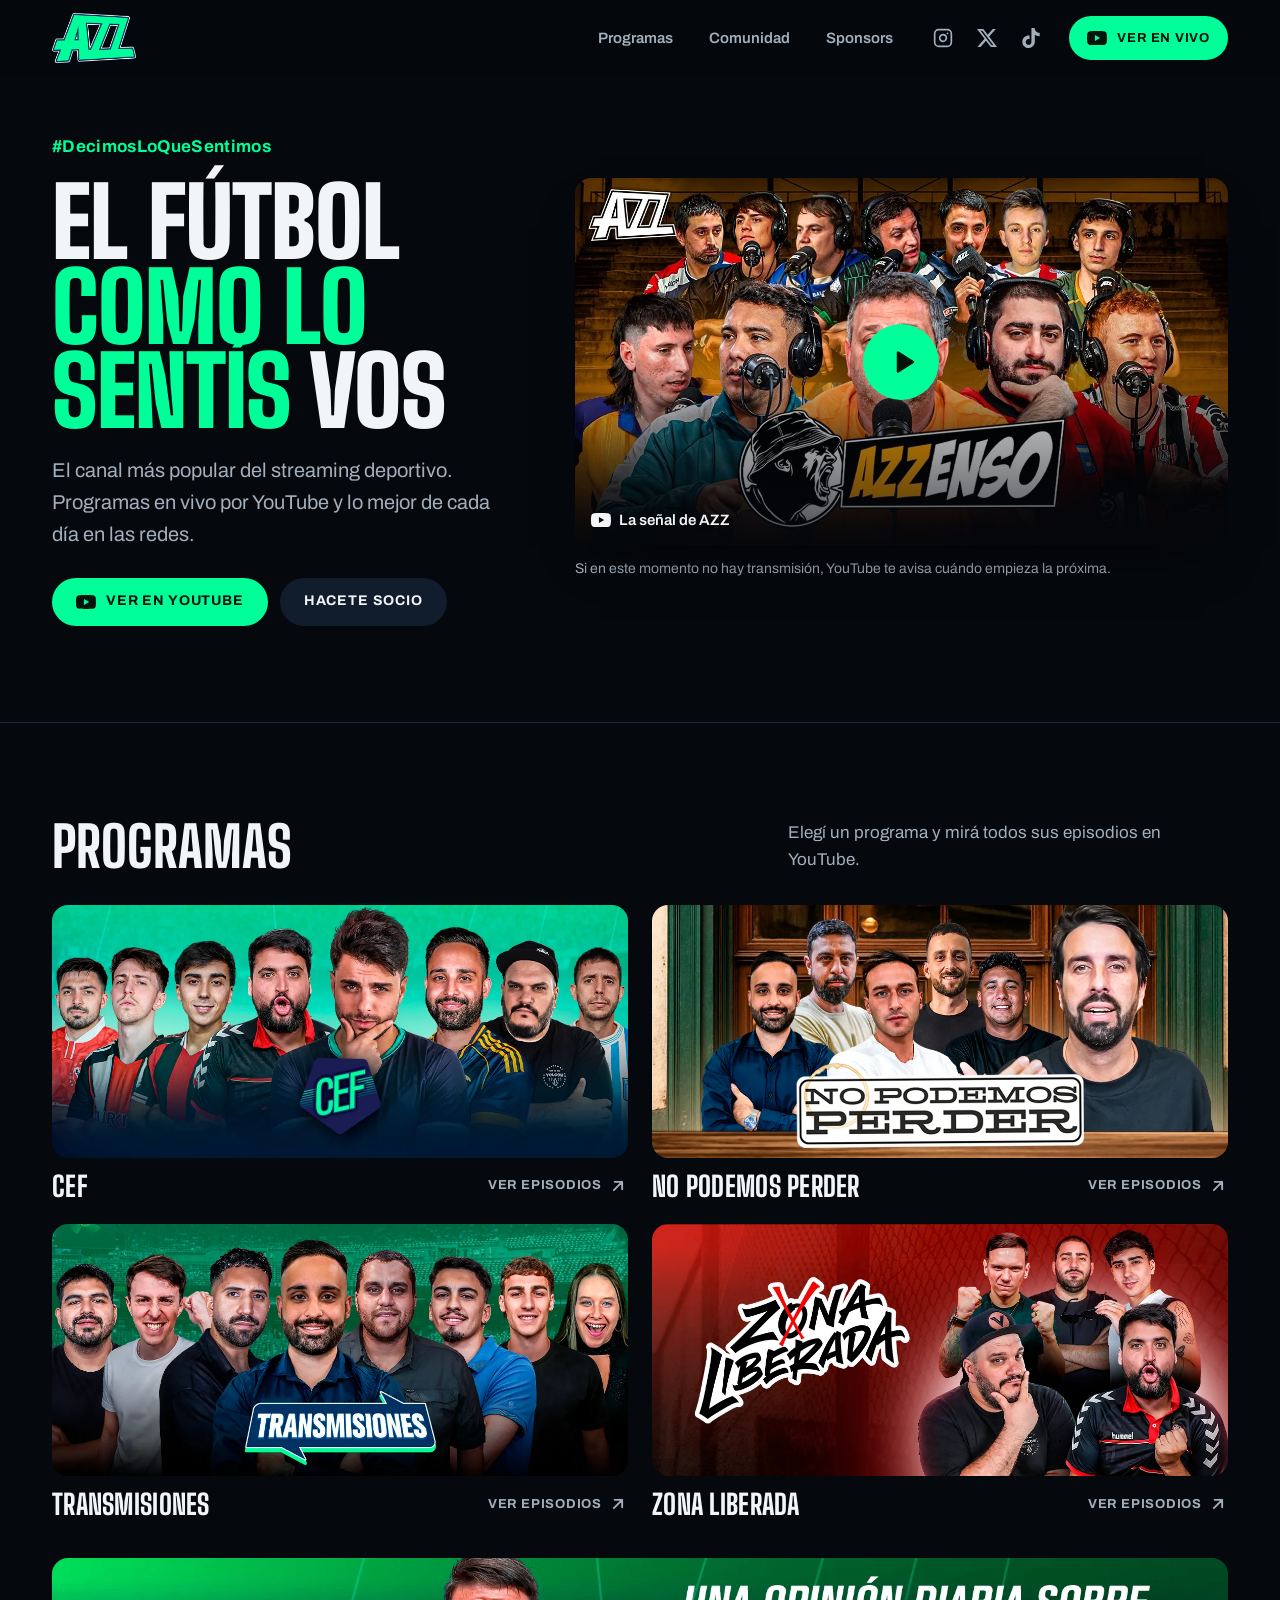
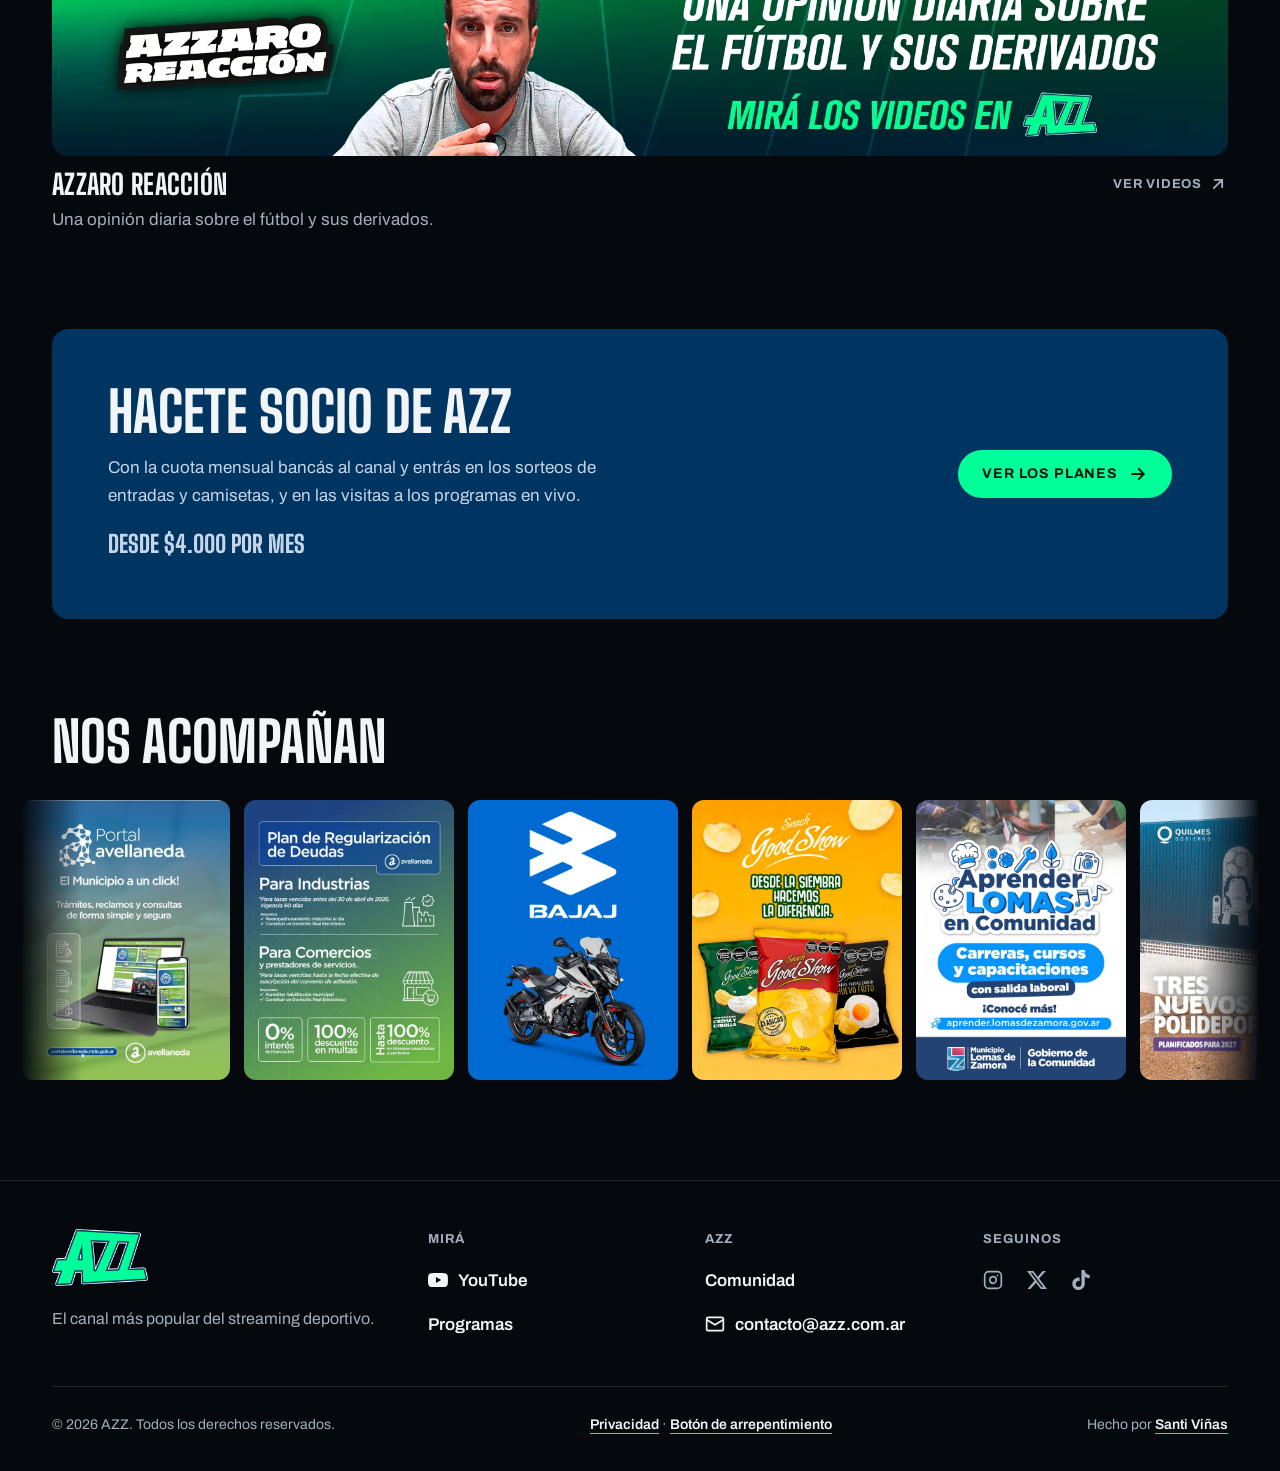
==== public/index.html @ f5ed6d92 "Mover el sitio a public/ para publicarlo en Cloudflare Así solo se publica el sitio y quedan afuera " ====
<!doctype html>
<html lang="es-AR">
<head>
  <meta charset="utf-8">
  <meta name="viewport" content="width=device-width, initial-scale=1, viewport-fit=cover">
  <title>AZZ | El canal más popular del streaming deportivo</title>
  <meta name="description" content="AZZ es el canal más popular del streaming deportivo. Mirá CEF, No Podemos Perder, Transmisiones, Zona Liberada y Azzaro Reacción en YouTube.">
  <meta name="theme-color" content="#05080d">
  <link rel="canonical" href="https://azz.com.ar/">
  <meta property="og:type" content="website">
  <meta property="og:locale" content="es_AR">
  <meta property="og:site_name" content="AZZ">
  <meta property="og:title" content="AZZ | Decimos lo que sentimos">
  <meta property="og:description" content="El canal más popular del streaming deportivo. Programas de fútbol en vivo por YouTube.">
  <meta property="og:url" content="https://azz.com.ar/">
  <meta property="og:image" content="https://azz.com.ar/assets/img/hero-envivo.webp">
  <meta name="twitter:card" content="summary_large_image">
  <meta name="twitter:site" content="@azzenstream">
  <link rel="icon" type="image/png" sizes="32x32" href="assets/img/favicon-32.png">
  <link rel="apple-touch-icon" href="assets/img/apple-touch-icon.png">
  <link rel="preload" href="assets/fonts/big-shoulders-display-latin.woff2" as="font" type="font/woff2" crossorigin>
  <link rel="preload" href="assets/fonts/archivo-latin.woff2" as="font" type="font/woff2" crossorigin>
  <link rel="stylesheet" href="assets/css/styles.css">
  <script type="application/ld+json">
  {
    "@context": "https://schema.org",
    "@type": "Organization",
    "name": "AZZ",
    "url": "https://azz.com.ar/",
    "logo": "https://azz.com.ar/assets/img/icon-512.png",
    "email": "contacto@azz.com.ar",
    "sameAs": [
      "https://www.youtube.com/channel/UCgLBmUFPO8JtZ1nPIBQGMlQ",
      "https://www.instagram.com/azzenstream",
      "https://x.com/azzenstream",
      "https://www.tiktok.com/@azzenstream"
    ]
  }
  </script>
</head>
<body>
  <svg width="0" height="0" style="position:absolute" aria-hidden="true">
    <symbol id="i-ig" viewBox="0 0 24 24" fill="none" stroke="currentColor" stroke-width="2" stroke-linecap="round" stroke-linejoin="round"><rect x="2" y="2" width="20" height="20" rx="5"/><path d="M16 11.37A4 4 0 1 1 12.63 8 4 4 0 0 1 16 11.37z"/><path d="M17.5 6.5h.01"/></symbol>
    <symbol id="i-x" viewBox="0 0 24 24" fill="currentColor"><path d="M18.901 1.153h3.68l-8.04 9.19L24 22.846h-7.406l-5.8-7.584-6.638 7.584H.474l8.6-9.83L0 1.154h7.594l5.243 6.932ZM17.61 20.644h2.039L6.486 3.24H4.298Z"/></symbol>
    <symbol id="i-tt" viewBox="0 0 24 24" fill="currentColor"><path d="M12.525.02c1.31-.02 2.61-.01 3.91-.02.08 1.53.63 3.09 1.75 4.17 1.12 1.11 2.7 1.62 4.24 1.79v4.03c-1.44-.05-2.89-.35-4.2-.97-.57-.26-1.1-.59-1.62-.93-.01 2.92.01 5.84-.02 8.75-.08 1.4-.54 2.79-1.35 3.94-1.31 1.92-3.58 3.17-5.91 3.21-1.43.08-2.86-.31-4.08-1.03-2.02-1.19-3.44-3.37-3.65-5.71-.02-.5-.03-1-.01-1.49.18-1.9 1.12-3.72 2.58-4.96 1.66-1.44 3.98-2.13 6.15-1.72.02 1.48-.04 2.96-.04 4.44-.99-.32-2.15-.23-3.02.37-.63.41-1.11 1.04-1.36 1.75-.21.51-.15 1.07-.14 1.61.24 1.64 1.82 3.02 3.5 2.87 1.12-.01 2.19-.66 2.77-1.61.19-.33.4-.67.41-1.06.1-1.79.06-3.57.07-5.36.01-4.03-.01-8.05.02-12.07z"/></symbol>
    <symbol id="i-yt" viewBox="0 0 24 24" fill="currentColor"><path d="M23.498 6.186a3.016 3.016 0 0 0-2.122-2.136C19.505 3.545 12 3.545 12 3.545s-7.505 0-9.377.505A3.017 3.017 0 0 0 .502 6.186C0 8.07 0 12 0 12s0 3.93.502 5.814a3.016 3.016 0 0 0 2.122 2.136c1.871.505 9.376.505 9.376.505s7.505 0 9.377-.505a3.015 3.015 0 0 0 2.122-2.136C24 15.93 24 12 24 12s0-3.93-.502-5.814zM9.545 15.568V8.432L15.818 12l-6.273 3.568z"/></symbol>
    <symbol id="i-play" viewBox="0 0 24 24" fill="currentColor"><path d="M7 4.5v15a1 1 0 0 0 1.52.85l12-7.5a1 1 0 0 0 0-1.7l-12-7.5A1 1 0 0 0 7 4.5z"/></symbol>
    <symbol id="i-out" viewBox="0 0 24 24" fill="none" stroke="currentColor" stroke-width="2.25" stroke-linecap="round" stroke-linejoin="round"><path d="M7 17 17 7M8 7h9v9"/></symbol>
    <symbol id="i-right" viewBox="0 0 24 24" fill="none" stroke="currentColor" stroke-width="2.25" stroke-linecap="round" stroke-linejoin="round"><path d="M5 12h14M13 6l6 6-6 6"/></symbol>
    <symbol id="i-menu" viewBox="0 0 24 24" fill="none" stroke="currentColor" stroke-width="2.25" stroke-linecap="round"><path d="M4 7h16M4 12h16M4 17h16"/></symbol>
    <symbol id="i-close" viewBox="0 0 24 24" fill="none" stroke="currentColor" stroke-width="2.25" stroke-linecap="round"><path d="M6 6l12 12M18 6 6 18"/></symbol>
    <symbol id="i-check" viewBox="0 0 24 24" fill="none" stroke="currentColor" stroke-width="2.5" stroke-linecap="round" stroke-linejoin="round"><path d="M20 6 9 17l-5-5"/></symbol>
    <symbol id="i-copy" viewBox="0 0 24 24" fill="none" stroke="currentColor" stroke-width="2" stroke-linecap="round" stroke-linejoin="round"><rect x="9" y="9" width="13" height="13" rx="2"/><path d="M5 15H4a2 2 0 0 1-2-2V4a2 2 0 0 1 2-2h9a2 2 0 0 1 2 2v1"/></symbol>
    <symbol id="i-mail" viewBox="0 0 24 24" fill="none" stroke="currentColor" stroke-width="2" stroke-linecap="round" stroke-linejoin="round"><rect x="2" y="4" width="20" height="16" rx="2"/><path d="m22 7-10 6L2 7"/></symbol>
  </svg>

  <a class="skip" href="#contenido">Saltar al contenido</a>

  <header class="site-header">
    <div class="wrap header-bar">
      <a class="brand" href="./" aria-label="AZZ, inicio">
        <img src="assets/img/logo-azz.webp" alt="AZZ" width="640" height="376">
      </a>
      <nav class="nav" aria-label="Principal">
        <a href="#programas">Programas</a>
        <a href="comunidad/">Comunidad</a>
        <a href="#sponsors">Sponsors</a>
      </nav>
      <div class="social" aria-label="Redes">
        <a href="https://www.instagram.com/azzenstream" target="_blank" rel="noopener" aria-label="Instagram de AZZ"><svg class="icon"><use href="#i-ig"/></svg></a>
        <a href="https://x.com/azzenstream" target="_blank" rel="noopener" aria-label="X de AZZ"><svg class="icon"><use href="#i-x"/></svg></a>
        <a href="https://www.tiktok.com/@azzenstream" target="_blank" rel="noopener" aria-label="TikTok de AZZ"><svg class="icon"><use href="#i-tt"/></svg></a>
      </div>
      <a class="btn btn-primary btn-sm" href="https://www.youtube.com/channel/UCgLBmUFPO8JtZ1nPIBQGMlQ" target="_blank" rel="noopener"><svg class="icon"><use href="#i-yt"/></svg>Ver en vivo</a>
      <button class="menu-btn" type="button" aria-expanded="false" aria-controls="menu-movil" aria-label="Abrir menú">
        <svg class="icon icon-open"><use href="#i-menu"/></svg>
        <svg class="icon icon-close"><use href="#i-close"/></svg>
      </button>
    </div>
    <div class="mobile-menu wrap" id="menu-movil" hidden>
      <ul>
        <li><a href="#programas">Programas <svg class="icon"><use href="#i-right"/></svg></a></li>
        <li><a href="comunidad/">Comunidad <svg class="icon"><use href="#i-right"/></svg></a></li>
        <li><a href="#sponsors">Sponsors <svg class="icon"><use href="#i-right"/></svg></a></li>
      </ul>
      <div class="social" aria-label="Redes">
        <a href="https://www.instagram.com/azzenstream" target="_blank" rel="noopener" aria-label="Instagram de AZZ"><svg class="icon"><use href="#i-ig"/></svg></a>
        <a href="https://x.com/azzenstream" target="_blank" rel="noopener" aria-label="X de AZZ"><svg class="icon"><use href="#i-x"/></svg></a>
        <a href="https://www.tiktok.com/@azzenstream" target="_blank" rel="noopener" aria-label="TikTok de AZZ"><svg class="icon"><use href="#i-tt"/></svg></a>
      </div>
    </div>
  </header>

  <main id="contenido">
    <section class="hero">
      <div class="wrap hero-grid">
        <div class="hero-copy reveal">
          <span class="tag">#DecimosLoQueSentimos</span>
          <h1 class="display">El fútbol <em>como lo sentís</em> vos</h1>
          <p class="lead">El canal más popular del streaming deportivo. Programas en vivo por YouTube y lo mejor de cada día en las redes.</p>
          <div class="hero-actions">
            <a class="btn btn-primary" href="https://www.youtube.com/channel/UCgLBmUFPO8JtZ1nPIBQGMlQ" target="_blank" rel="noopener"><svg class="icon"><use href="#i-yt"/></svg>Ver en YouTube</a>
            <a class="btn btn-ghost" href="comunidad/">Hacete socio</a>
          </div>
        </div>

        <div>
          <div class="player" data-yt-channel="UCgLBmUFPO8JtZ1nPIBQGMlQ">
            <img src="assets/img/hero-envivo.webp" alt="Los conductores de AZZ en el estudio, con el logo de AZZENSO" width="1280" height="720" fetchpriority="high">
            <button class="player-btn" type="button" aria-label="Reproducir la señal de AZZ">
              <span class="player-play"><svg class="icon"><use href="#i-play"/></svg></span>
              <span class="player-meta">
                <span class="player-label"><svg class="icon"><use href="#i-yt"/></svg>La señal de AZZ</span>
              </span>
            </button>
          </div>
          <p class="player-note">Si en este momento no hay transmisión, YouTube te avisa cuándo empieza la próxima.</p>
        </div>
      </div>
    </section>

    <section class="programs" id="programas" aria-labelledby="t-programas">
      <div class="wrap">
        <div class="section-head">
          <h2 class="h2" id="t-programas">Programas</h2>
          <p>Elegí un programa y mirá todos sus episodios en YouTube.</p>
        </div>

        <div class="program-grid">
          <a class="program" href="https://youtube.com/playlist?list=PLK4sJBi7Uy5kXN-nqYjd7DcCRZ8y1N0gA&amp;si=Af8NE_3HjSLlUm_G" target="_blank" rel="noopener">
            <div class="program-media"><img src="assets/img/prog-cef.webp" alt="" width="1140" height="500" loading="lazy"></div>
            <div class="program-name"><span class="h3">CEF</span><span>Ver episodios <svg class="icon"><use href="#i-out"/></svg></span></div>
          </a>
          <a class="program" href="https://youtube.com/playlist?list=PLK4sJBi7Uy5kCqZJfJXgIu3EUnbWUAfmU&amp;si=261rm4vTKiBzC3AA" target="_blank" rel="noopener">
            <div class="program-media"><img src="assets/img/prog-npp.webp" alt="" width="1140" height="500" loading="lazy"></div>
            <div class="program-name"><span class="h3">No Podemos Perder</span><span>Ver episodios <svg class="icon"><use href="#i-out"/></svg></span></div>
          </a>
          <a class="program" href="https://www.youtube.com/playlist?list=PLK4sJBi7Uy5nY6yXbGp2ruK4mBboQ7JIE" target="_blank" rel="noopener">
            <div class="program-media"><img src="assets/img/prog-transmisiones.webp" alt="" width="1140" height="500" loading="lazy"></div>
            <div class="program-name"><span class="h3">Transmisiones</span><span>Ver episodios <svg class="icon"><use href="#i-out"/></svg></span></div>
          </a>
          <a class="program" href="https://youtube.com/playlist?list=PLK4sJBi7Uy5kgXIcP1Fbvz5wmvcIIEuom&amp;si=hihezWPvr4S5YaB5" target="_blank" rel="noopener">
            <div class="program-media"><img src="assets/img/prog-zona-liberada.webp" alt="" width="1140" height="500" loading="lazy"></div>
            <div class="program-name"><span class="h3">Zona Liberada</span><span>Ver episodios <svg class="icon"><use href="#i-out"/></svg></span></div>
          </a>
        </div>

        <a class="program program-wide" href="https://www.youtube.com/playlist?list=PLK4sJBi7Uy5l_pdhl4kOYD9xYkI7bx9ZA" target="_blank" rel="noopener">
          <div class="program-media"><img src="assets/img/prog-azzaro-reaccion.webp" alt="" width="1920" height="323" loading="lazy"></div>
          <div class="program-name"><span class="h3">Azzaro Reacción</span><span>Ver videos <svg class="icon"><use href="#i-out"/></svg></span></div>
          <p>Una opinión diaria sobre el fútbol y sus derivados.</p>
        </a>
      </div>
    </section>

    <section class="club" aria-labelledby="t-club">
      <div class="wrap">
        <div class="club-box">
          <div>
            <h2 class="h2" id="t-club">Hacete socio de AZZ</h2>
            <p>Con la cuota mensual bancás al canal y entrás en los sorteos de entradas y camisetas, y en las visitas a los programas en vivo.</p>
            <p class="club-price">Desde $4.000 por mes</p>
          </div>
          <a class="btn btn-primary" href="comunidad/">Ver los planes <svg class="icon"><use href="#i-right"/></svg></a>
        </div>
      </div>
    </section>

    <section class="sponsors" id="sponsors" aria-labelledby="t-sponsors">
      <div class="wrap">
        <div class="section-head">
          <h2 class="h2" id="t-sponsors">Nos acompañan</h2>
          <p class="scroll-hint">Deslizá para ver todos <svg class="icon"><use href="#i-right"/></svg></p>
        </div>
        <div class="sponsor-viewport">
        <ul class="sponsor-row" id="sponsor-row">
          <li><a href="https://www.mda.gob.ar/" target="_blank" rel="noopener"><img src="assets/img/sp-avellaneda-portal.webp" alt="Municipalidad de Avellaneda: Portal Avellaneda" width="600" height="800" loading="lazy"></a></li>
          <li><a href="https://www.mda.gob.ar/" target="_blank" rel="noopener"><img src="assets/img/sp-avellaneda-moratoria.webp" alt="Municipalidad de Avellaneda: plan de regularización de deudas" width="600" height="800" loading="lazy"></a></li>
          <li><a href="https://bajaj.com.ar/" target="_blank" rel="noopener"><img src="assets/img/sp-bajaj.webp" alt="Bajaj" width="600" height="800" loading="lazy"></a></li>
          <li><a href="https://goodshow.com.ar/" target="_blank" rel="noopener"><img src="assets/img/sp-goodshow.webp" alt="Good Show" width="600" height="800" loading="lazy"></a></li>
          <li><a href="https://lomasdezamora.gov.ar/" target="_blank" rel="noopener"><img src="assets/img/sp-lomas.webp" alt="Municipio de Lomas de Zamora" width="600" height="800" loading="lazy"></a></li>
          <li><a href="https://www.quilmes.gov.ar/" target="_blank" rel="noopener"><img src="assets/img/sp-quilmes.webp" alt="Municipio de Quilmes" width="600" height="800" loading="lazy"></a></li>
          <li><a href="https://www.lanus.gob.ar/" target="_blank" rel="noopener"><img src="assets/img/sp-lanus.webp" alt="Municipio de Lanús" width="600" height="800" loading="lazy"></a></li>
          <li><span class="sponsor-static"><img src="assets/img/sp-moviles-policiales.webp" alt="Aviso institucional: móviles policiales" width="600" height="800" loading="lazy"></span></li>
        </ul>
        </div>
      </div>
    </section>
  </main>

  <footer class="site-footer">
    <div class="wrap">
      <div class="footer-top">
        <div>
          <a class="brand" href="./" aria-label="AZZ, inicio"><img src="assets/img/logo-azz.webp" alt="AZZ" width="640" height="376" loading="lazy"></a>
          <p class="lead footer-tagline">El canal más popular del streaming deportivo.</p>
        </div>
        <div class="footer-col">
          <h2>Mirá</h2>
          <ul>
            <li><a href="https://www.youtube.com/channel/UCgLBmUFPO8JtZ1nPIBQGMlQ" target="_blank" rel="noopener"><svg class="icon"><use href="#i-yt"/></svg>YouTube</a></li>
            <li><a href="#programas">Programas</a></li>
          </ul>
        </div>
        <div class="footer-col">
          <h2>AZZ</h2>
          <ul>
            <li><a href="comunidad/">Comunidad</a></li>
            <li><a href="mailto:contacto@azz.com.ar"><svg class="icon"><use href="#i-mail"/></svg>contacto@azz.com.ar</a></li>
          </ul>
        </div>
        <div class="footer-col">
          <h2>Seguinos</h2>
          <div class="social">
            <a href="https://www.instagram.com/azzenstream" target="_blank" rel="noopener" aria-label="Instagram de AZZ"><svg class="icon"><use href="#i-ig"/></svg></a>
            <a href="https://x.com/azzenstream" target="_blank" rel="noopener" aria-label="X de AZZ"><svg class="icon"><use href="#i-x"/></svg></a>
            <a href="https://www.tiktok.com/@azzenstream" target="_blank" rel="noopener" aria-label="TikTok de AZZ"><svg class="icon"><use href="#i-tt"/></svg></a>
          </div>
        </div>
      </div>
      <div class="footer-bottom">
        <span>© <span data-year>2026</span> AZZ. Todos los derechos reservados.</span>
        <span><a href="privacidad/">Privacidad</a> · <a href="arrepentimiento/">Botón de arrepentimiento</a></span>
        <span>Hecho por <a href="https://santivi03.github.io/SantiVi-asDev/" target="_blank" rel="noopener">Santi Viñas</a></span>
      </div>
    </div>
  </footer>

  <script src="assets/js/main.js" defer></script>
</body>
</html>
---- public/assets/css/styles.css ----
/* AZZ — tokens según DESIGN.md */
@font-face {
  font-family: "Big Shoulders Display";
  src: url("../fonts/big-shoulders-display-latin.woff2") format("woff2");
  font-weight: 100 900;
  font-display: swap;
}
@font-face {
  font-family: "Archivo";
  src: url("../fonts/archivo-latin.woff2") format("woff2");
  font-weight: 100 900;
  font-stretch: 62% 125%;
  font-display: swap;
}

:root {
  --primary: #00ff99;
  --on-primary: #04140d;
  --secondary: #003461;
  --on-secondary: #f2f5f7;
  --bg: #05080d;
  --surface: #0b1320;
  --surface-raised: #111c2d;
  --text: #f2f5f7;
  --muted: #a3afbc;
  --line: #1c2738;
  --live: #ff4d4d;
  --on-secondary-muted: #c6d6e8;

  --font-display: "Big Shoulders Display", "Archivo", sans-serif;
  --font-body: "Archivo", system-ui, sans-serif;

  --r-sm: 6px;
  --r-md: 12px;
  --r-lg: 16px;
  --r-full: 999px;

  --gutter: 16px;
  --max: 1240px;
  --section: 64px;
  --header-h: 68px;

  --ease-out: cubic-bezier(0.16, 1, 0.3, 1);
  color-scheme: dark;
}
@media (min-width: 900px) {
  :root { --gutter: 32px; --section: 96px; --header-h: 76px; }
}

*, *::before, *::after { box-sizing: border-box; }
html { -webkit-text-size-adjust: 100%; scroll-behavior: smooth; scroll-padding-top: calc(var(--header-h) + 16px); }
body {
  margin: 0;
  background: var(--bg);
  color: var(--text);
  font-family: var(--font-body);
  font-size: 1.0625rem;
  line-height: 1.6;
  -webkit-font-smoothing: antialiased;
  overflow-x: hidden;
}
img { display: block; max-width: 100%; height: auto; }
a { color: inherit; text-decoration: none; -webkit-tap-highlight-color: transparent; }
button { font: inherit; color: inherit; cursor: pointer; -webkit-tap-highlight-color: transparent; }
::selection { background: var(--primary); color: var(--on-primary); }
:focus-visible { outline: 3px solid var(--primary); outline-offset: 3px; border-radius: 4px; }
html { scrollbar-color: #2a3a52 var(--bg); }

.wrap { width: 100%; max-width: var(--max); margin-inline: auto; padding-inline: var(--gutter); }
.sr-only { position: absolute; width: 1px; height: 1px; padding: 0; margin: -1px; overflow: hidden; clip: rect(0 0 0 0); white-space: nowrap; border: 0; }
.skip { position: absolute; left: 16px; top: -60px; z-index: 100; background: var(--primary); color: var(--on-primary); padding: 12px 16px; border-radius: var(--r-md); font-weight: 700; }
.skip:focus { top: 12px; }

.icon { width: 20px; height: 20px; flex: none; }

/* ---------- Tipografía ---------- */
.display, .h2, .h3 { font-family: var(--font-display); text-transform: uppercase; margin: 0; text-wrap: balance; }
.display { font-weight: 900; font-size: clamp(3.5rem, 11vw, 6rem); line-height: 0.88; letter-spacing: -0.01em; }
.display em { font-style: normal; color: var(--primary); }
.h2 { font-weight: 800; font-size: clamp(2.5rem, 6vw, 3.5rem); line-height: 0.95; }
.h3 { font-weight: 800; font-size: 1.75rem; line-height: 1; letter-spacing: 0.01em; }
.lead { font-size: clamp(1.0625rem, 2vw, 1.25rem); color: var(--muted); max-width: 46ch; margin: 0; text-wrap: pretty; }
.section-head { display: flex; flex-wrap: wrap; align-items: end; justify-content: space-between; gap: 12px 32px; margin-bottom: 32px; }
.section-head p { margin: 0; color: var(--muted); max-width: 44ch; }

/* ---------- Botones ---------- */
.btn {
  display: inline-flex; align-items: center; justify-content: center; gap: 10px;
  min-height: 48px; padding: 12px 24px; border-radius: var(--r-full); border: 0;
  font-weight: 700; font-size: 0.875rem; letter-spacing: 0.06em; text-transform: uppercase; white-space: nowrap;
  transition: transform 200ms var(--ease-out), background-color 200ms, color 200ms;
}
.btn:active { transform: scale(0.97); }
.btn-primary { background: var(--primary); color: var(--on-primary); }
.btn-primary:hover { background: #5cffbd; }
.btn-ghost { background: var(--surface-raised); color: var(--text); }
.btn-ghost:hover { background: #1a2940; }
.btn-sm { min-height: 44px; padding: 10px 18px; font-size: 0.8125rem; }

/* ---------- Header ---------- */
.site-header {
  position: sticky; top: 0; z-index: 50;
  background: rgb(5 8 13 / 0.92);
  border-bottom: 1px solid transparent;
  transition: border-color 200ms, box-shadow 200ms;
}
.site-header.is-scrolled { border-bottom-color: var(--line); box-shadow: 0 8px 24px -12px rgb(0 0 0 / 0.6); }
.header-bar { display: flex; align-items: center; gap: 16px; height: var(--header-h); }
.brand { display: inline-flex; align-items: center; min-height: 44px; margin-right: auto; }
.brand img { width: 74px; height: auto; }
.nav { display: none; }
.nav a, .social a { transition: color 150ms; }
.nav a { font-weight: 600; font-size: 0.9375rem; color: var(--muted); padding: 12px 4px; }
.nav a:hover, .nav a[aria-current="page"] { color: var(--text); }
.nav a[aria-current="page"] { box-shadow: inset 0 -2px var(--primary); }
.social { display: flex; align-items: center; }
.social a { display: inline-grid; place-items: center; width: 44px; height: 44px; color: var(--muted); border-radius: var(--r-full); }
.social a:hover { color: var(--primary); }
.header-bar .social { display: none; }
.menu-btn {
  display: inline-grid; place-items: center; width: 44px; height: 44px;
  background: var(--surface-raised); border: 0; border-radius: var(--r-full);
}
.menu-btn .icon-close { display: none; }
.menu-btn[aria-expanded="true"] .icon-open { display: none; }
.menu-btn[aria-expanded="true"] .icon-close { display: block; }
.mobile-menu { border-top: 1px solid var(--line); padding-block: 8px 20px; }
.mobile-menu[hidden] { display: none; }
.mobile-menu ul { list-style: none; margin: 0; padding: 0; }
.mobile-menu li a {
  display: flex; align-items: center; justify-content: space-between; min-height: 56px;
  font-family: var(--font-display); font-weight: 800; font-size: 1.75rem; text-transform: uppercase;
  border-bottom: 1px solid var(--line);
}
.mobile-menu .social { margin-top: 12px; margin-left: -10px; }

@media (min-width: 900px) {
  .brand img { width: 84px; }
  .nav { display: flex; gap: 28px; margin-right: 8px; }
  .header-bar .social { display: flex; }
  .menu-btn, .mobile-menu { display: none !important; }
}

/* ---------- Hero ---------- */
.hero { padding-block: 32px var(--section); }
.hero-grid { display: grid; gap: 32px; align-items: center; }
.hero-copy { display: grid; gap: 20px; justify-items: start; }
.hero-actions { display: flex; flex-wrap: wrap; gap: 12px; margin-top: 8px; }
.tag { font-weight: 700; color: var(--primary); letter-spacing: 0.02em; }
@media (min-width: 1000px) {
  .hero { padding-top: 56px; }
  .hero-grid { grid-template-columns: 5fr 7fr; gap: 56px; }
}

/* Un solo momento de movimiento: el titular entra al cargar */
@media (prefers-reduced-motion: no-preference) {
  .reveal > * { animation: rise 900ms var(--ease-out) both; }
  .reveal > *:nth-child(2) { animation-delay: 80ms; }
  .reveal > *:nth-child(3) { animation-delay: 160ms; }
  .reveal > *:nth-child(4) { animation-delay: 240ms; }
}
@keyframes rise {
  from { opacity: 0; transform: translateY(24px); filter: blur(6px); }
  to { opacity: 1; transform: none; filter: none; }
}

/* Reproductor (carga YouTube recién al tocar) */
.player { position: relative; aspect-ratio: 16 / 9; border-radius: var(--r-lg); overflow: hidden; background: var(--surface); box-shadow: 0 24px 48px -24px rgb(0 0 0 / 0.8); }
.player img, .player iframe { position: absolute; inset: 0; width: 100%; height: 100%; object-fit: cover; border: 0; }
.player-btn { position: absolute; inset: 0; display: grid; place-items: center; background: linear-gradient(to top, rgb(5 8 13 / 0.75), rgb(5 8 13 / 0) 55%); border: 0; padding: 0; }
.player-play {
  display: grid; place-items: center; width: 76px; height: 76px; border-radius: var(--r-full);
  background: var(--primary); color: var(--on-primary);
  transition: transform 250ms var(--ease-out);
}
.player-play .icon { width: 30px; height: 30px; margin-left: 4px; }
.player-btn:hover .player-play { transform: scale(1.08); }
.player-meta { position: absolute; left: 16px; right: 16px; bottom: 14px; display: flex; align-items: center; justify-content: space-between; gap: 12px; font-weight: 600; font-size: 0.9375rem; text-align: left; }
.live-badge { display: inline-flex; align-items: center; gap: 8px; background: var(--live); color: var(--on-live, #05080d); font-weight: 800; font-size: 0.75rem; letter-spacing: 0.1em; text-transform: uppercase; padding: 5px 10px; border-radius: var(--r-sm); }
.live-badge::before { content: ""; width: 8px; height: 8px; border-radius: 50%; background: currentColor; }
@media (prefers-reduced-motion: no-preference) {
  .live-badge::before { animation: pulse 1.6s ease-in-out infinite; }
}
@keyframes pulse { 50% { opacity: 0.25; } }
.player-label { display: inline-flex; align-items: center; gap: 8px; }
.player-note { margin: 12px 0 0; font-size: 0.875rem; color: var(--muted); }

/* ---------- Programas ---------- */
.programs { padding-block: var(--section); border-top: 1px solid var(--line); }
.program-grid { display: grid; gap: 20px; }
@media (min-width: 760px) { .program-grid { grid-template-columns: 1fr 1fr; gap: 24px; } }
.program { display: grid; gap: 14px; }
.program-media { border-radius: var(--r-lg); overflow: hidden; background: var(--surface); }
.program-media img { width: 100%; aspect-ratio: 1140 / 500; object-fit: cover; transition: transform 600ms var(--ease-out); }
.program-name { display: flex; align-items: center; justify-content: space-between; gap: 16px; }
.program-name span:last-child { display: inline-flex; align-items: center; gap: 6px; font-size: 0.8125rem; font-weight: 700; letter-spacing: 0.06em; text-transform: uppercase; color: var(--muted); transition: color 150ms; white-space: nowrap; }
.program:hover .program-media img { transform: scale(1.04); }
.program:hover .program-name span:last-child { color: var(--primary); }
.program-wide { margin-top: 20px; }
.program-wide .program-media img { aspect-ratio: 1920 / 323; min-height: 140px; object-position: left center; }
.program-wide p { margin: -6px 0 0; color: var(--muted); }
@media (min-width: 760px) { .program-wide { margin-top: 40px; } }

/* ---------- Banda Comunidad ---------- */
.club { padding-block: 0 var(--section); }
.club-box {
  display: grid; gap: 28px; align-items: center;
  background: var(--secondary); color: var(--on-secondary);
  border-radius: var(--r-lg); padding: 36px 24px;
}
.club-box p { margin: 0; color: var(--on-secondary-muted); max-width: 52ch; }
.club-price { font-family: var(--font-display); font-weight: 800; font-size: 1.5rem; text-transform: uppercase; color: var(--primary); }
@media (min-width: 900px) {
  .club-box { grid-template-columns: 1fr auto; padding: 56px; gap: 48px; }
}

/* ---------- Sponsors ---------- */
.sponsors { padding-block: 0 var(--section); }
.sponsor-row {
  display: grid; grid-auto-flow: column; grid-auto-columns: minmax(176px, 46%);
  gap: 14px; overflow-x: auto; overscroll-behavior-x: contain; scroll-snap-type: x mandatory;
  padding-bottom: 12px; margin-inline: calc(var(--gutter) * -1); padding-inline: var(--gutter);
  scroll-padding-inline: var(--gutter);
  list-style: none; margin-block: 0;
}
.sponsor-row li { scroll-snap-align: start; }
.sponsor-row a, .sponsor-row .sponsor-static { display: block; border-radius: var(--r-md); overflow: hidden; background: var(--surface); }
.sponsor-row img { width: 100%; aspect-ratio: 3 / 4; object-fit: cover; transition: transform 400ms var(--ease-out); }
.sponsor-row a:hover img { transform: scale(1.03); }
@media (min-width: 760px) { .sponsor-row { grid-auto-columns: calc((100% - 14px * 3) / 4.3); } }
@media (min-width: 1100px) { .sponsor-row { grid-auto-columns: calc((100% - 14px * 4) / 5.3); } }
.scroll-hint { display: flex; align-items: center; gap: 8px; color: var(--muted); font-size: 0.875rem; margin: 0; }

/* Franja continua de sponsors (la activa main.js si no hay reduced-motion) */
.sponsors.has-marquee .scroll-hint { display: none; }
.sponsor-viewport.is-marquee {
  overflow: hidden;
  margin-inline: calc(var(--gutter) * -1);
  -webkit-mask-image: linear-gradient(90deg, transparent, #000 5%, #000 95%, transparent);
  mask-image: linear-gradient(90deg, transparent, #000 5%, #000 95%, transparent);
}
.is-marquee .sponsor-row {
  display: flex; width: max-content; gap: 0; margin: 0; padding: 0 0 4px;
  overflow: visible; scroll-snap-type: none;
  animation: marquee var(--marquee-dur, 45s) linear infinite;
}
/* El espacio va como padding (no gap) para que -50% calce exacto con la copia */
.is-marquee .sponsor-row li { flex: none; width: clamp(156px, 40vw, 224px); padding-right: 14px; }
.is-marquee:hover .sponsor-row,
.is-marquee:focus-within .sponsor-row,
.is-marquee.is-holding .sponsor-row { animation-play-state: paused; }
@keyframes marquee { to { transform: translateX(-50%); } }
@media (prefers-reduced-motion: reduce) { .is-marquee .sponsor-row { animation: none; } }

/* ---------- Footer ---------- */
.site-footer { border-top: 1px solid var(--line); padding-block: 48px 24px; }
.footer-top { display: grid; gap: 32px; }
.footer-top .brand img { width: 96px; }
.footer-col h2 { font-family: var(--font-body); font-size: 0.8125rem; font-weight: 700; letter-spacing: 0.08em; text-transform: uppercase; color: var(--muted); margin: 0 0 8px; }
.footer-col ul { list-style: none; padding: 0; margin: 0; }
.footer-col li a { display: inline-flex; align-items: center; gap: 10px; min-height: 44px; font-weight: 600; }
.footer-col li a:hover { color: var(--primary); }
.footer-col .social { margin-left: -12px; }
.footer-bottom { display: flex; flex-wrap: wrap; align-items: center; justify-content: space-between; gap: 8px 24px; margin-top: 40px; padding-top: 16px; border-top: 1px solid var(--line); font-size: 0.875rem; color: var(--muted); }
.footer-bottom a { display: inline-flex; align-items: center; min-height: 44px; color: var(--text); font-weight: 600; text-decoration: underline; text-decoration-color: var(--primary); text-underline-offset: 4px; }
@media (min-width: 900px) { .footer-top { grid-template-columns: 1.4fr 1fr 1fr 1fr; } }

/* ---------- Comunidad ---------- */
.page-hero { padding-block: 40px 48px; }
.page-hero .wrap { display: grid; gap: 18px; }
@media (min-width: 900px) { .page-hero { padding-block: 72px 64px; } }
.plans { display: grid; gap: 20px; }
@media (min-width: 820px) { .plans { grid-template-columns: 1fr 1fr; } }
.plan { display: flex; flex-direction: column; gap: 20px; padding: 32px 24px; border-radius: var(--r-lg); background: var(--surface); }
.plan-featured { background: var(--secondary); }
.plan-price { margin: 0; font-family: var(--font-display); font-weight: 900; font-size: 3.5rem; line-height: 0.9; }
.plan-price small { font-family: var(--font-body); font-size: 1rem; font-weight: 600; color: var(--muted); margin-left: 6px; }
.plan-featured .plan-price small { color: var(--on-secondary-muted); }
.plan ul { list-style: none; margin: 0; padding: 0; display: grid; gap: 10px; }
.plan li { display: flex; gap: 10px; align-items: flex-start; }
.plan li .icon { color: var(--primary); margin-top: 3px; width: 18px; height: 18px; }
.plan .btn { margin-top: auto; align-self: stretch; }
@media (min-width: 900px) { .plan { padding: 40px; } }
.block { padding-block: var(--section) 0; }
.amounts { list-style: none; margin: 0; padding: 0; border-top: 1px solid var(--line); }
.amounts li { display: grid; grid-template-columns: 1fr auto; grid-template-areas: "name btn" "price btn"; align-items: center; gap: 4px 16px; padding-block: 16px; border-bottom: 1px solid var(--line); }
.amount-name { grid-area: name; }
.amount-price { grid-area: price; }
.amounts .btn { grid-area: btn; }
.amount-name { font-family: var(--font-display); font-weight: 800; font-size: 1.625rem; text-transform: uppercase; line-height: 1; }
.amount-price { color: var(--muted); font-variant-numeric: tabular-nums; font-weight: 600; }
@media (min-width: 760px) {
  .amounts li { grid-template-columns: 1fr 160px auto; grid-template-areas: "name price btn"; padding-block: 18px; }
  .amount-price { font-size: 1.25rem; color: var(--text); }
}
.alias { display: flex; flex-wrap: wrap; align-items: center; gap: 16px; padding: 24px; border-radius: var(--r-lg); background: var(--surface); }
.alias code { font-family: var(--font-display); font-weight: 900; font-size: 2.5rem; letter-spacing: 0.02em; color: var(--primary); }
.alias-label { width: 100%; margin: 0; color: var(--muted); }
.copy-status { color: var(--primary); font-weight: 600; min-height: 1.6em; }
.fineprint { color: var(--muted); font-size: 0.9375rem; max-width: 70ch; }
.fineprint a { color: var(--text); text-decoration: underline; text-decoration-color: var(--primary); text-underline-offset: 3px; }

/* ---------- Páginas legales ---------- */
.prose { max-width: 70ch; padding-bottom: var(--section); }
.prose h2 { font-family: var(--font-display); font-weight: 800; text-transform: uppercase; font-size: 1.75rem; line-height: 1; margin: 40px 0 12px; }
.prose p, .prose li { color: #d3dae2; }
.prose a { color: var(--primary); text-decoration: underline; text-underline-offset: 3px; }
.prose .todo { background: #3a2a00; color: #ffd166; padding: 2px 6px; border-radius: 4px; font-weight: 600; }
.block-last { padding-bottom: var(--section); }
.alias + .fineprint { margin-top: 24px; }
.club-box .h2 + p { margin-top: 16px; }
.club-box .club-price { margin-top: 16px; }
.footer-tagline { margin-top: 12px; font-size: 1rem; }

/* Comunidad: título a la izquierda, carnets a la derecha.
   Los carnets son HTML: cada uno mide 26em y su font-size escala con el contenedor. */
.page-hero-split .wrap { align-items: center; gap: 32px; }
.page-hero-copy { display: grid; gap: 18px; justify-items: start; }
.carnets {
  --card-navy: #061a5e;
  position: relative; width: 100%; max-width: 600px; justify-self: center;
  aspect-ratio: 640 / 463; container-type: inline-size;
}
@media (min-width: 900px) {
  .page-hero-split .wrap { grid-template-columns: 1fr 1.15fr; gap: 56px; }
  .carnets { justify-self: end; }
}
@media (prefers-reduced-motion: no-preference) {
  .carnets { animation: rise 1000ms 200ms var(--ease-out) both; }
}
.carnet {
  position: absolute; width: 26em; height: 14.5em;
  border-radius: 0.55em; overflow: hidden;
  background:
    linear-gradient(115deg, transparent 62%, rgb(255 255 255 / 0.05) 62.2%, transparent 62.6%),
    linear-gradient(160deg, #0b5bd3 0%, #0a2f8a 42%, var(--card-navy) 100%);
  box-shadow: inset 0 1px 0 rgb(255 255 255 / 0.18), 0 1.2em 2.4em -0.6em rgb(0 0 0 / 0.75);
  color: #fff;
}
.carnet-1 { font-size: 3.03cqw; left: 11.7%; top: 0.9%; }
.carnet-2 { font-size: 1.98cqw; left: 0.6%; top: 59.4%; z-index: 2; }
.carnet-3 { font-size: 1.65cqw; left: 56.7%; top: 62%; z-index: 1; }
.carnet-edge {
  position: absolute; left: 1.7em; top: 2.5em; height: 40.3em; overflow: hidden;
  writing-mode: vertical-rl; transform: rotate(180deg);
  font: 600 0.32em/1 var(--font-body); letter-spacing: 0.35em; text-transform: uppercase; white-space: nowrap;
  color: rgb(0 255 153 / 0.45);
}
.carnet-foto {
  position: absolute; left: 2.2em; top: 1.3em; width: 7.5em; height: 11.25em; object-fit: cover;
  border-radius: 0.5em 0.15em 1em 0.15em;
  box-shadow: 0.28em -0.28em 0 0 var(--primary);
}
.carnet-datos { position: absolute; left: 11.4em; right: 1em; top: 1.45em; margin: 0; }
.carnet-datos dt {
  font: 700 0.62em/1 var(--font-display); letter-spacing: 0.1em; text-transform: uppercase;
  color: var(--primary); margin-top: 1.35em;
}
.carnet-datos dt:first-child { margin-top: 0; }
.carnet-datos dd { margin: 0.12em 0 0; font-family: var(--font-display); font-weight: 800; line-height: 1; }
.carnet-nombre { font-size: 1.45em; white-space: nowrap; }
.carnet-num { font-size: 1.6em; font-variant-numeric: tabular-nums; }
.carnet-cat {
  display: inline-block; padding: 0.06em 2.2em 0.02em 0.3em; margin-top: 0.1em;
  font: 900 1.55em/1.05 var(--font-display); text-transform: uppercase; color: var(--card-navy);
  background: linear-gradient(90deg, #fff 72%, rgb(255 255 255 / 0));
}
.carnet-cat.is-premium { background: linear-gradient(90deg, var(--primary) 72%, rgb(0 255 153 / 0)); }
.carnet-marca {
  position: absolute; right: 0.9em; bottom: 0.75em; display: flex; align-items: center; gap: 0.7em;
  font: 700 0.5em/1 var(--font-body); letter-spacing: 0.5em; text-transform: uppercase;
}
.carnet-marca img { width: 5.6em; height: auto; }
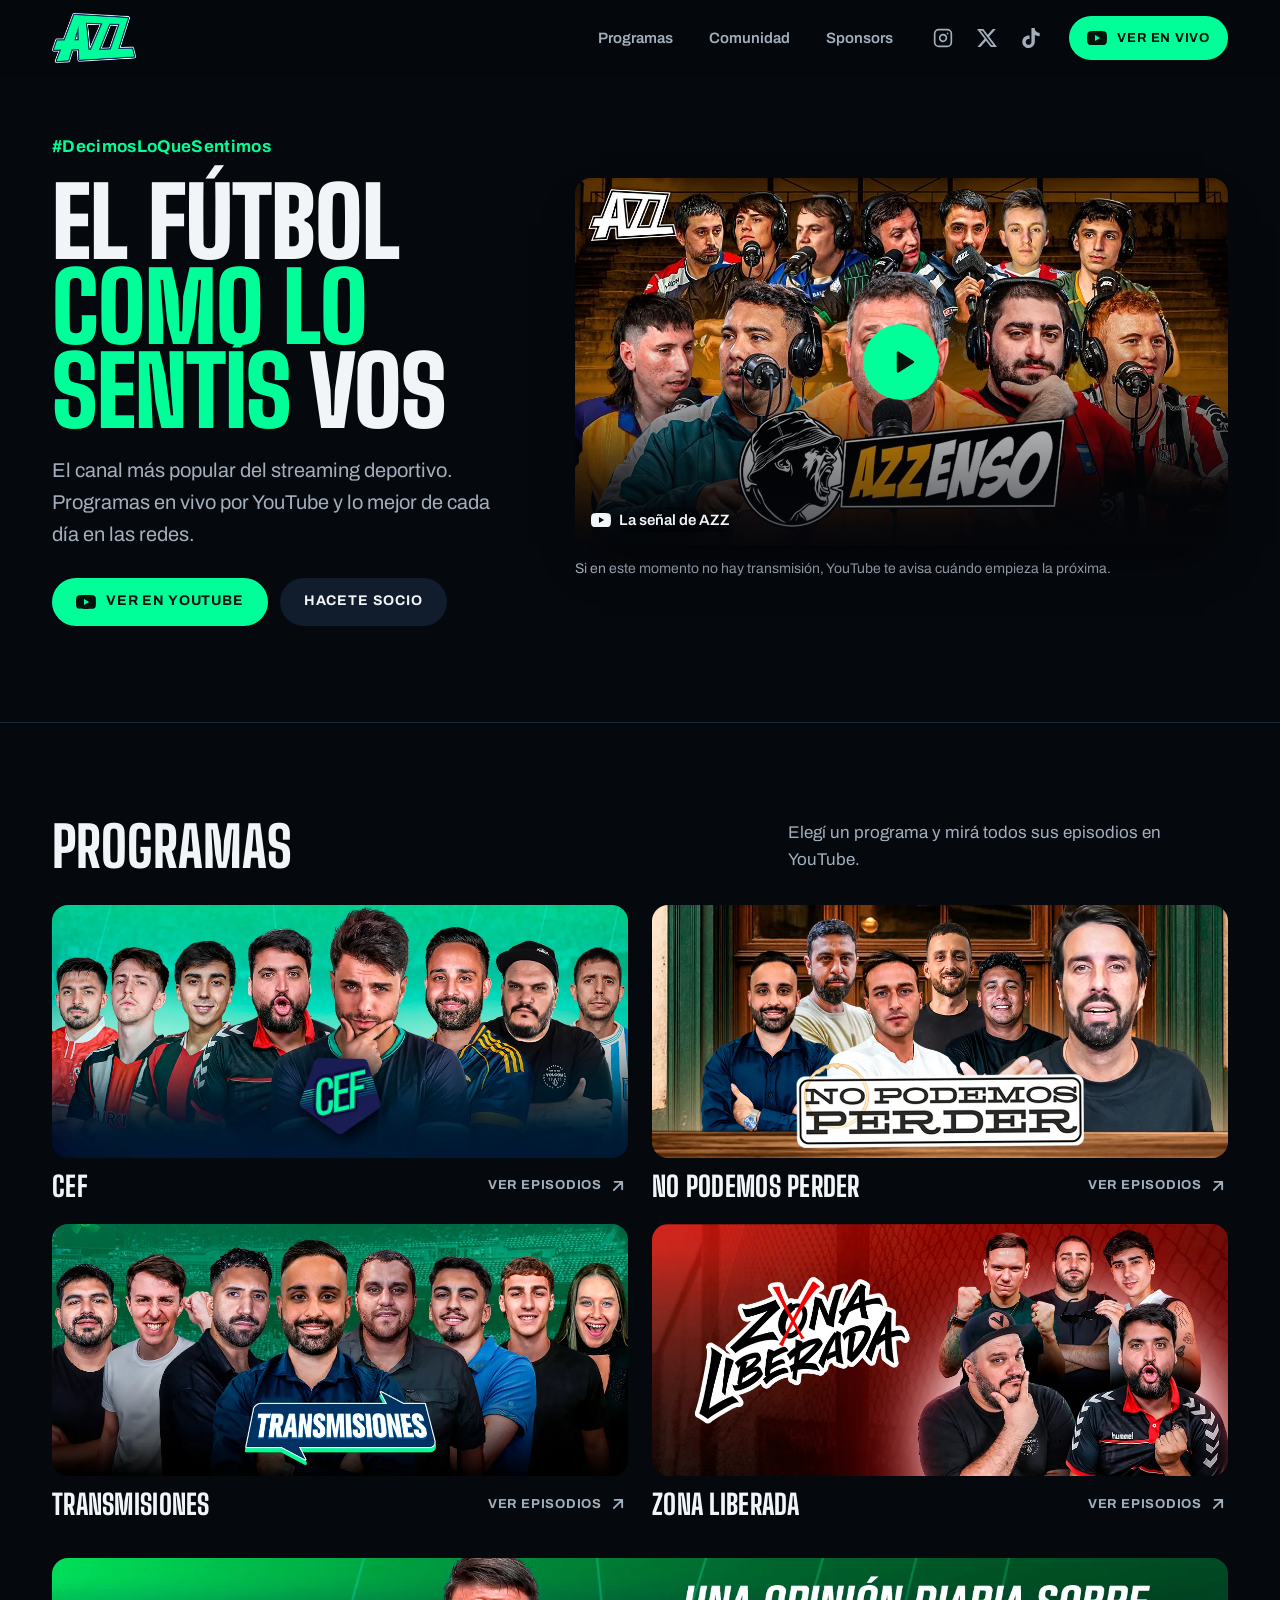
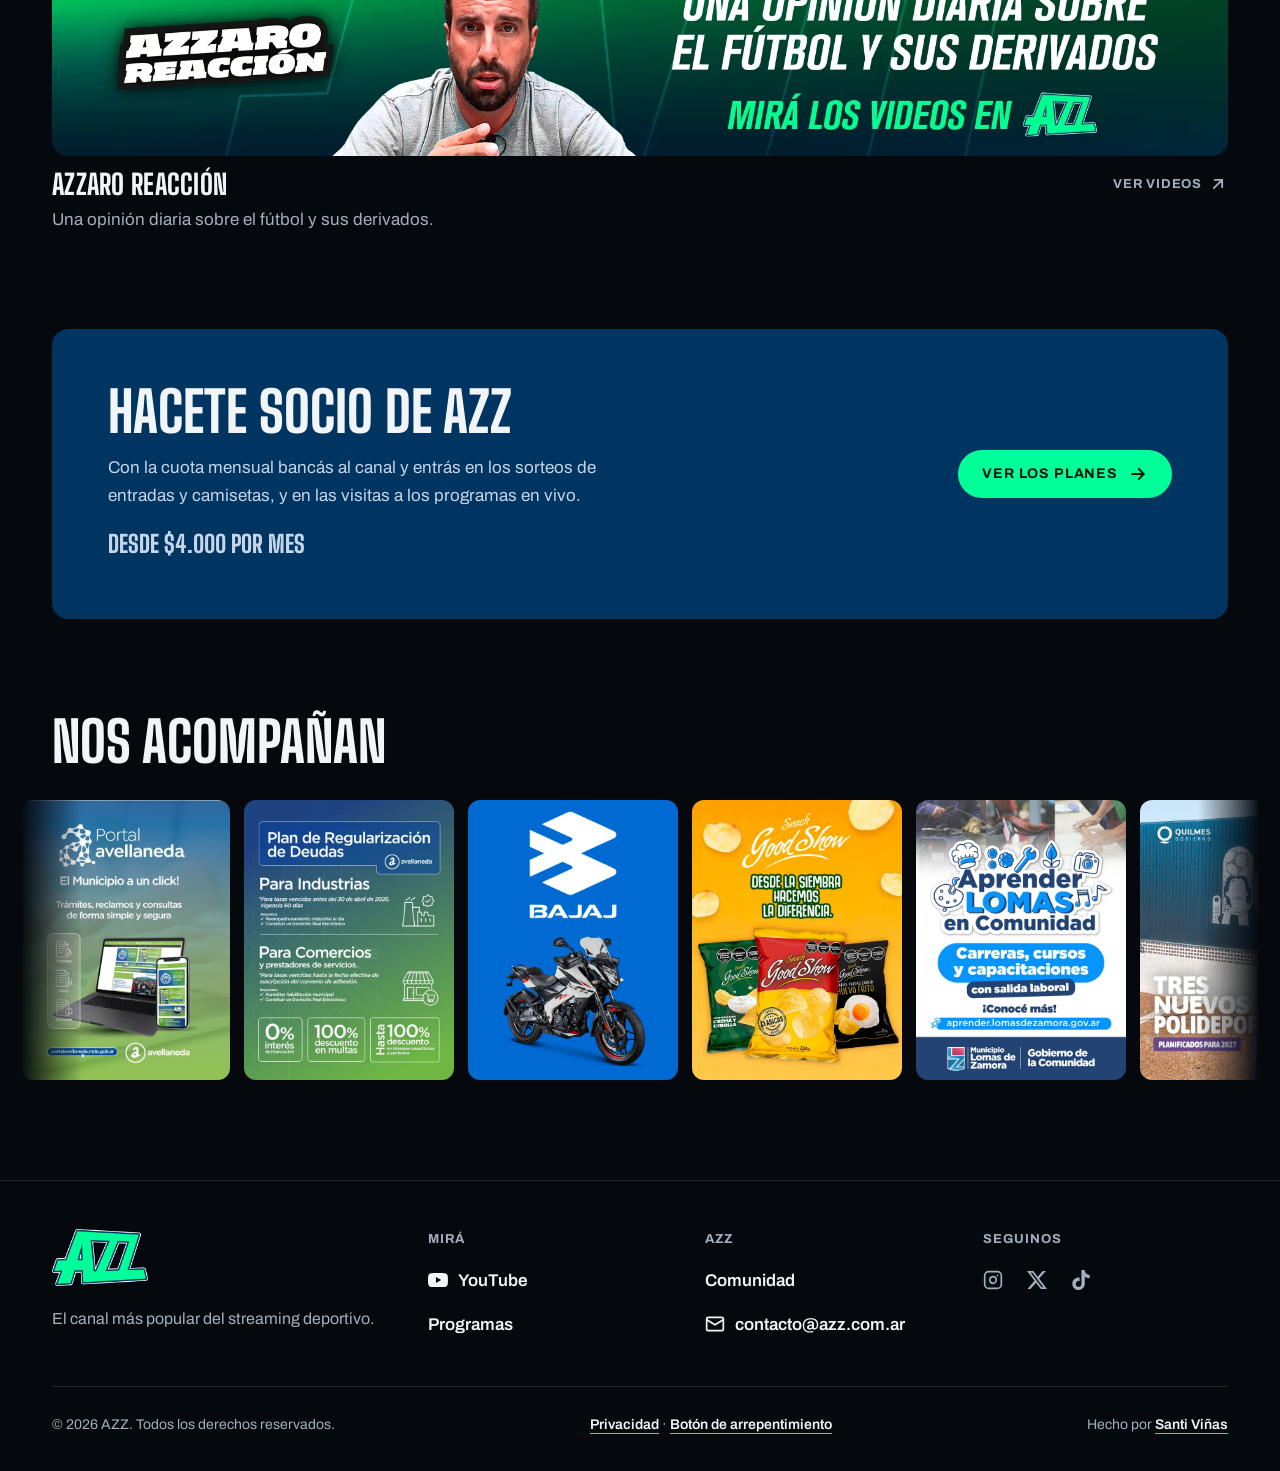
==== commit c8147aba: "Portada con el vivo automático src/worker.js sirve el sitio y dos rutas: /api/live (vivo actual o úl" ====
--- a/public/index.html
+++ b/public/index.html
@@ -71,7 +71,7 @@
         <a href="https://x.com/azzenstream" target="_blank" rel="noopener" aria-label="X de AZZ"><svg class="icon"><use href="#i-x"/></svg></a>
         <a href="https://www.tiktok.com/@azzenstream" target="_blank" rel="noopener" aria-label="TikTok de AZZ"><svg class="icon"><use href="#i-tt"/></svg></a>
       </div>
-      <a class="btn btn-primary btn-sm" href="https://www.youtube.com/channel/UCgLBmUFPO8JtZ1nPIBQGMlQ" target="_blank" rel="noopener"><svg class="icon"><use href="#i-yt"/></svg>Ver en vivo</a>
+      <a class="btn btn-primary btn-sm" data-live-link href="https://www.youtube.com/channel/UCgLBmUFPO8JtZ1nPIBQGMlQ" target="_blank" rel="noopener"><svg class="icon"><use href="#i-yt"/></svg>Ver en vivo</a>
       <button class="menu-btn" type="button" aria-expanded="false" aria-controls="menu-movil" aria-label="Abrir menú">
         <svg class="icon icon-open"><use href="#i-menu"/></svg>
         <svg class="icon icon-close"><use href="#i-close"/></svg>
@@ -110,11 +110,12 @@
             <button class="player-btn" type="button" aria-label="Reproducir la señal de AZZ">
               <span class="player-play"><svg class="icon"><use href="#i-play"/></svg></span>
               <span class="player-meta">
-                <span class="player-label"><svg class="icon"><use href="#i-yt"/></svg>La señal de AZZ</span>
+                <span class="live-badge" hidden>En vivo</span>
+                <span class="player-label"><svg class="icon"><use href="#i-yt"/></svg><span class="player-title">La señal de AZZ</span></span>
               </span>
             </button>
           </div>
-          <p class="player-note">Si en este momento no hay transmisión, YouTube te avisa cuándo empieza la próxima.</p>
+          <p class="player-note" aria-live="polite">Si en este momento no hay transmisión, YouTube te avisa cuándo empieza la próxima.</p>
         </div>
       </div>
     </section>
--- a/public/assets/css/styles.css
+++ b/public/assets/css/styles.css
@@ -182,7 +182,11 @@
   .live-badge::before { animation: pulse 1.6s ease-in-out infinite; }
 }
 @keyframes pulse { 50% { opacity: 0.25; } }
-.player-label { display: inline-flex; align-items: center; gap: 8px; }
+.player-meta { justify-content: flex-start; }
+.player-label { display: inline-flex; align-items: center; gap: 8px; min-width: 0; }
+.player-title { display: -webkit-box; -webkit-line-clamp: 2; -webkit-box-orient: vertical; overflow: hidden; text-shadow: 0 1px 8px rgb(0 0 0 / 0.6); }
+.live-badge { flex: none; }
+.live-badge[hidden] { display: none; }
 .player-note { margin: 12px 0 0; font-size: 0.875rem; color: var(--muted); }
 
 /* ---------- Programas ---------- */
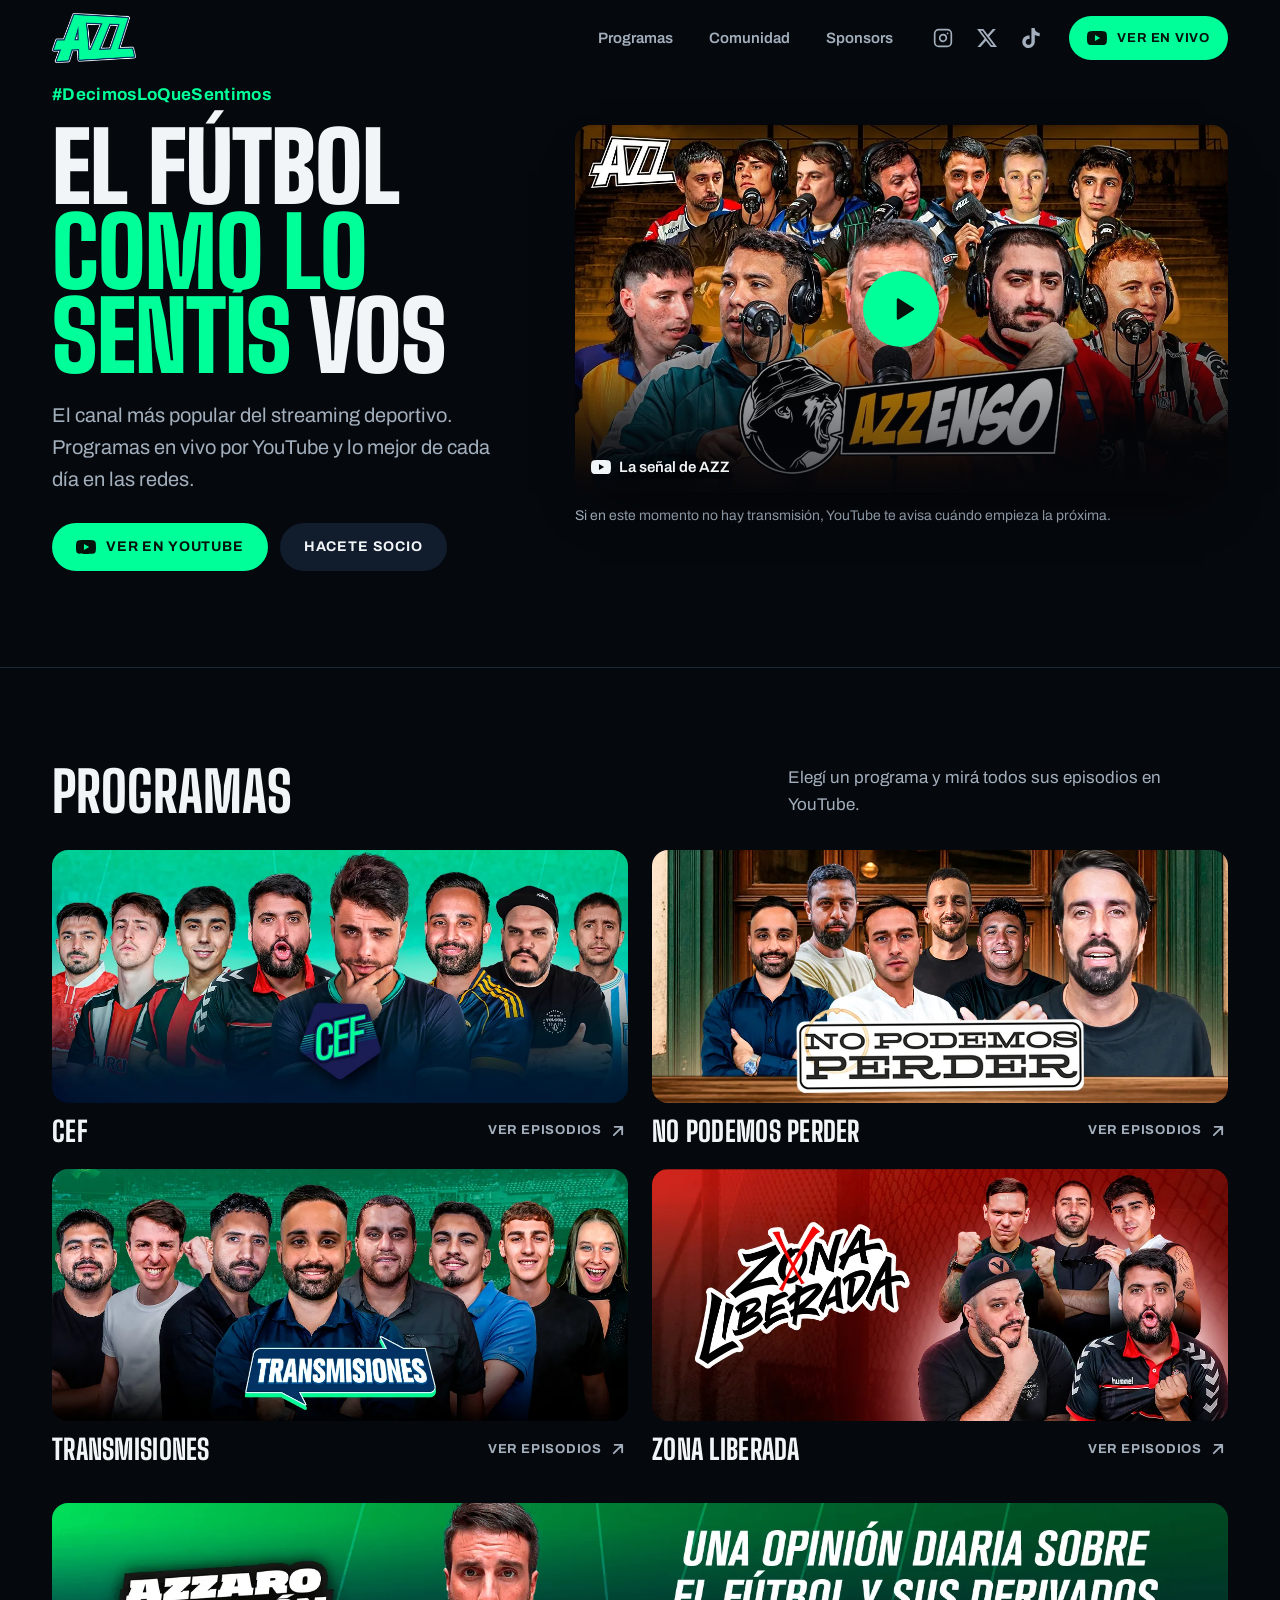
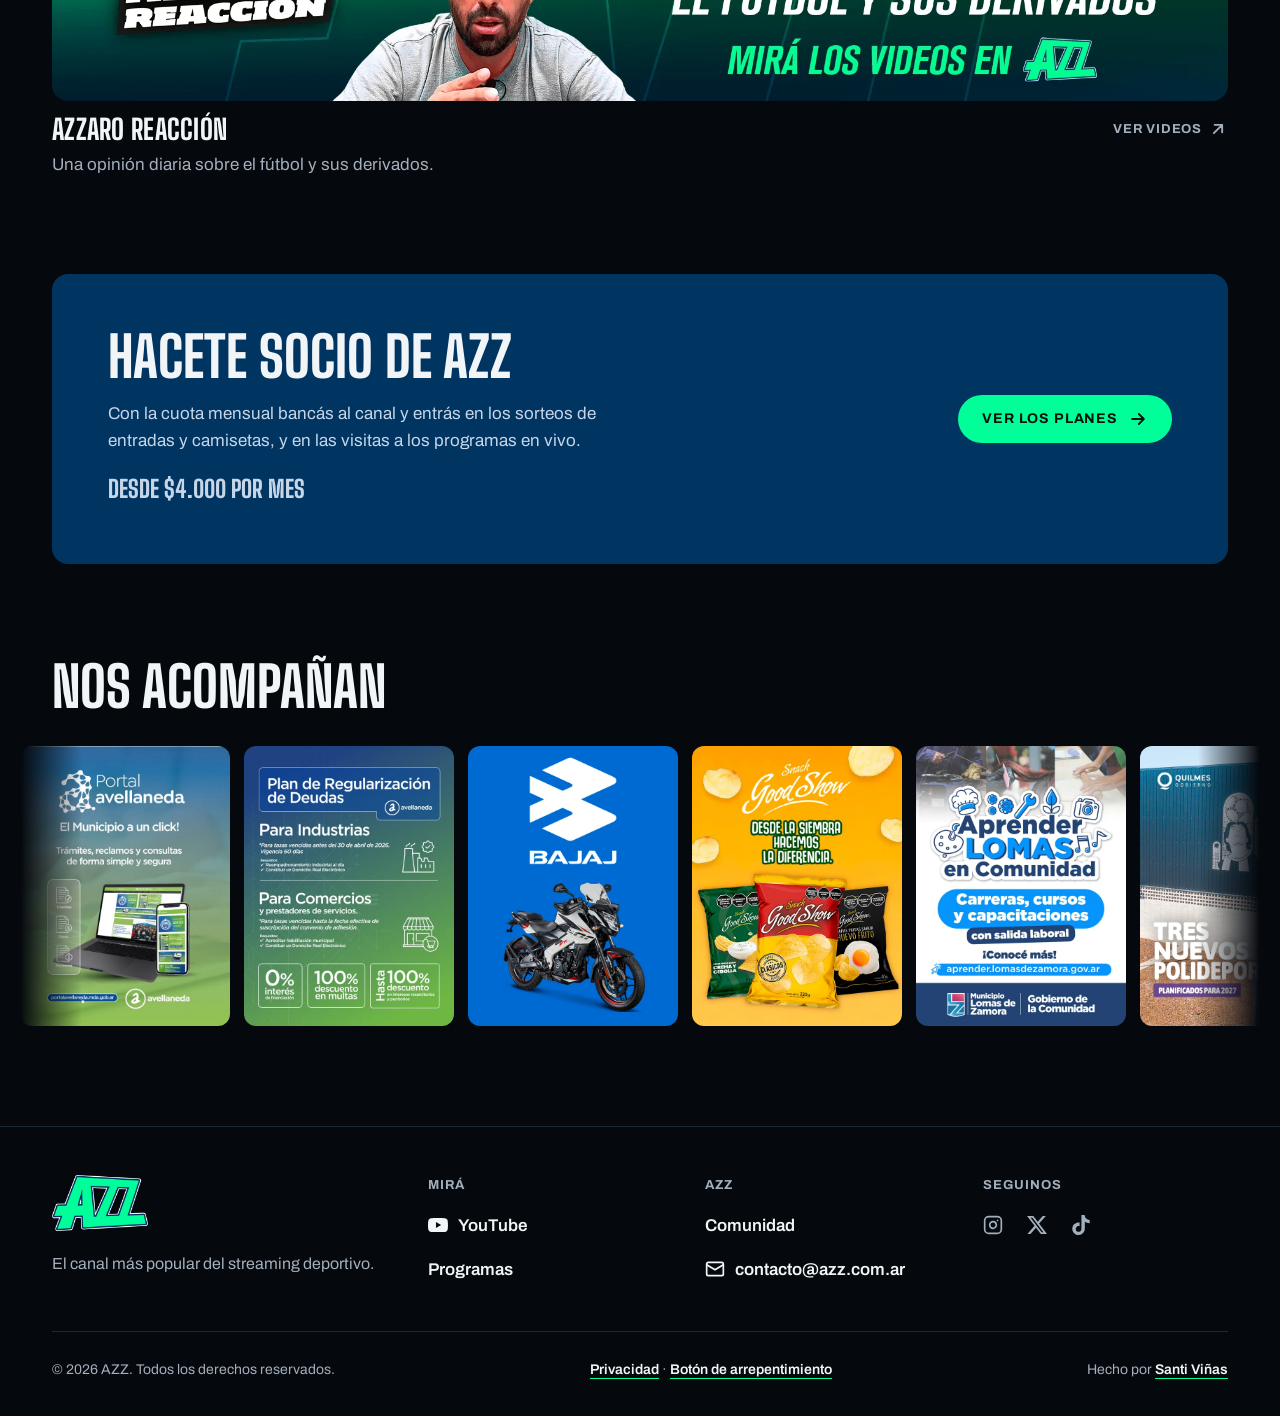
==== commit c5ffaa15: "Portada: el reproductor no se mueve cuando aparece el próximo vivo En escritorio el reproductor qued" ====
--- a/public/index.html
+++ b/public/index.html
@@ -49,6 +49,7 @@
     <symbol id="i-right" viewBox="0 0 24 24" fill="none" stroke="currentColor" stroke-width="2.25" stroke-linecap="round" stroke-linejoin="round"><path d="M5 12h14M13 6l6 6-6 6"/></symbol>
     <symbol id="i-menu" viewBox="0 0 24 24" fill="none" stroke="currentColor" stroke-width="2.25" stroke-linecap="round"><path d="M4 7h16M4 12h16M4 17h16"/></symbol>
     <symbol id="i-close" viewBox="0 0 24 24" fill="none" stroke="currentColor" stroke-width="2.25" stroke-linecap="round"><path d="M6 6l12 12M18 6 6 18"/></symbol>
+    <symbol id="i-calendar" viewBox="0 0 24 24" fill="none" stroke="currentColor" stroke-width="2" stroke-linecap="round" stroke-linejoin="round"><rect x="3" y="4" width="18" height="18" rx="2"/><path d="M16 2v4M8 2v4M3 10h18"/></symbol>
     <symbol id="i-check" viewBox="0 0 24 24" fill="none" stroke="currentColor" stroke-width="2.5" stroke-linecap="round" stroke-linejoin="round"><path d="M20 6 9 17l-5-5"/></symbol>
     <symbol id="i-copy" viewBox="0 0 24 24" fill="none" stroke="currentColor" stroke-width="2" stroke-linecap="round" stroke-linejoin="round"><rect x="9" y="9" width="13" height="13" rx="2"/><path d="M5 15H4a2 2 0 0 1-2-2V4a2 2 0 0 1 2-2h9a2 2 0 0 1 2 2v1"/></symbol>
     <symbol id="i-mail" viewBox="0 0 24 24" fill="none" stroke="currentColor" stroke-width="2" stroke-linecap="round" stroke-linejoin="round"><rect x="2" y="4" width="20" height="16" rx="2"/><path d="m22 7-10 6L2 7"/></symbol>
@@ -104,7 +105,7 @@
           </div>
         </div>
 
-        <div>
+        <div class="hero-media">
           <div class="player" data-yt-channel="UCgLBmUFPO8JtZ1nPIBQGMlQ">
             <img src="assets/img/hero-envivo.webp" alt="Los conductores de AZZ en el estudio, con el logo de AZZENSO" width="1280" height="720" fetchpriority="high">
             <button class="player-btn" type="button" aria-label="Reproducir la señal de AZZ">
@@ -116,6 +117,11 @@
             </button>
           </div>
           <p class="player-note" aria-live="polite">Si en este momento no hay transmisión, YouTube te avisa cuándo empieza la próxima.</p>
+          <a class="next-live" href="https://www.youtube.com/channel/UCgLBmUFPO8JtZ1nPIBQGMlQ" target="_blank" rel="noopener" hidden>
+            <svg class="icon"><use href="#i-calendar"/></svg>
+            <span class="next-text"><span class="next-label">Próximo vivo · <span class="next-when"></span></span><span class="next-title"></span></span>
+            <span class="next-cta">Recordatorio <svg class="icon"><use href="#i-out"/></svg></span>
+          </a>
         </div>
       </div>
     </section>
--- a/public/assets/css/styles.css
+++ b/public/assets/css/styles.css
@@ -63,6 +63,11 @@
 a { color: inherit; text-decoration: none; -webkit-tap-highlight-color: transparent; }
 button { font: inherit; color: inherit; cursor: pointer; -webkit-tap-highlight-color: transparent; }
 ::selection { background: var(--primary); color: var(--on-primary); }
+/* Mantener apretado un botón en el celular no debe seleccionar su texto */
+.btn, .menu-btn, .player-btn, .program, .next-live, .sponsor-row a,
+.mobile-menu a, .nav a, .social a, .brand, .footer-col a {
+  -webkit-user-select: none; user-select: none;
+}
 :focus-visible { outline: 3px solid var(--primary); outline-offset: 3px; border-radius: 4px; }
 html { scrollbar-color: #2a3a52 var(--bg); }
 
@@ -100,7 +105,7 @@
 /* ---------- Header ---------- */
 .site-header {
   position: sticky; top: 0; z-index: 50;
-  background: rgb(5 8 13 / 0.92);
+  background: var(--bg);
   border-bottom: 1px solid transparent;
   transition: border-color 200ms, box-shadow 200ms;
 }
@@ -142,14 +147,17 @@
 }
 
 /* ---------- Hero ---------- */
-.hero { padding-block: 32px var(--section); }
+.hero { padding-block: 6px var(--section); }
 .hero-grid { display: grid; gap: 32px; align-items: center; }
 .hero-copy { display: grid; gap: 20px; justify-items: start; }
 .hero-actions { display: flex; flex-wrap: wrap; gap: 12px; margin-top: 8px; }
-.tag { font-weight: 700; color: var(--primary); letter-spacing: 0.02em; }
+.tag { font-weight: 700; color: var(--primary); letter-spacing: 0.02em; line-height: 1.2; }
 @media (min-width: 1000px) {
-  .hero { padding-top: 56px; }
-  .hero-grid { grid-template-columns: 5fr 7fr; gap: 56px; }
+  .hero { padding-top: 8px; }
+  /* Arriba y no centrado: así la barra del próximo vivo aparece debajo sin mover
+     el reproductor. El margen lo alinea con el titular (alto del hashtag + gap). */
+  .hero-grid { grid-template-columns: 5fr 7fr; gap: 56px; align-items: start; }
+  .hero-media { margin-top: calc(1.0625rem * 1.2 + 20px); }
 }
 
 /* Un solo momento de movimiento: el titular entra al cargar */
@@ -186,6 +194,20 @@
 .player-label { display: inline-flex; align-items: center; gap: 8px; min-width: 0; }
 .player-title { display: -webkit-box; -webkit-line-clamp: 2; -webkit-box-orient: vertical; overflow: hidden; text-shadow: 0 1px 8px rgb(0 0 0 / 0.6); }
 .live-badge { flex: none; }
+.next-live {
+  display: flex; align-items: center; gap: 14px; margin-top: 12px; padding: 12px 16px; min-height: 56px;
+  border-radius: var(--r-md); background: var(--surface-raised);
+  transition: background-color 150ms;
+}
+.next-live[hidden] { display: none; }
+.next-live:hover { background: #1a2940; }
+.next-live > .icon { color: var(--primary); }
+.next-text { display: grid; gap: 2px; min-width: 0; flex: 1; }
+.next-label { font-size: 0.8125rem; font-weight: 700; letter-spacing: 0.04em; text-transform: uppercase; color: var(--primary); }
+.next-title { font-weight: 600; font-size: 0.9375rem; white-space: nowrap; overflow: hidden; text-overflow: ellipsis; }
+.next-cta { display: inline-flex; align-items: center; gap: 6px; flex: none; font-size: 0.8125rem; font-weight: 700; letter-spacing: 0.06em; text-transform: uppercase; color: var(--muted); }
+.next-live:hover .next-cta { color: var(--primary); }
+@media (max-width: 480px) { .next-cta { font-size: 0; gap: 0; } .next-cta .icon { width: 18px; height: 18px; } }
 .live-badge[hidden] { display: none; }
 .player-note { margin: 12px 0 0; font-size: 0.875rem; color: var(--muted); }
 
@@ -250,9 +272,13 @@
 }
 /* El espacio va como padding (no gap) para que -50% calce exacto con la copia */
 .is-marquee .sponsor-row li { flex: none; width: clamp(156px, 40vw, 224px); padding-right: 14px; }
-.is-marquee:hover .sponsor-row,
-.is-marquee:focus-within .sponsor-row,
+/* Se frena con el dedo apoyado, con el teclado y, solo con mouse, al pasar por encima.
+   Con :focus-visible un toque en el celular no la deja frenada para siempre. */
+.is-marquee:has(:focus-visible) .sponsor-row,
 .is-marquee.is-holding .sponsor-row { animation-play-state: paused; }
+@media (hover: hover) and (pointer: fine) {
+  .is-marquee:hover .sponsor-row { animation-play-state: paused; }
+}
 @keyframes marquee { to { transform: translateX(-50%); } }
 @media (prefers-reduced-motion: reduce) { .is-marquee .sponsor-row { animation: none; } }
 
@@ -309,6 +335,8 @@
 .prose h2 { font-family: var(--font-display); font-weight: 800; text-transform: uppercase; font-size: 1.75rem; line-height: 1; margin: 40px 0 12px; }
 .prose p, .prose li { color: #d3dae2; }
 .prose a { color: var(--primary); text-decoration: underline; text-underline-offset: 3px; }
+.prose .btn { text-decoration: none; }
+.prose .btn-primary, .prose .btn-primary:hover { color: var(--on-primary); }
 .prose .todo { background: #3a2a00; color: #ffd166; padding: 2px 6px; border-radius: 4px; font-weight: 600; }
 .block-last { padding-bottom: var(--section); }
 .alias + .fineprint { margin-top: 24px; }
